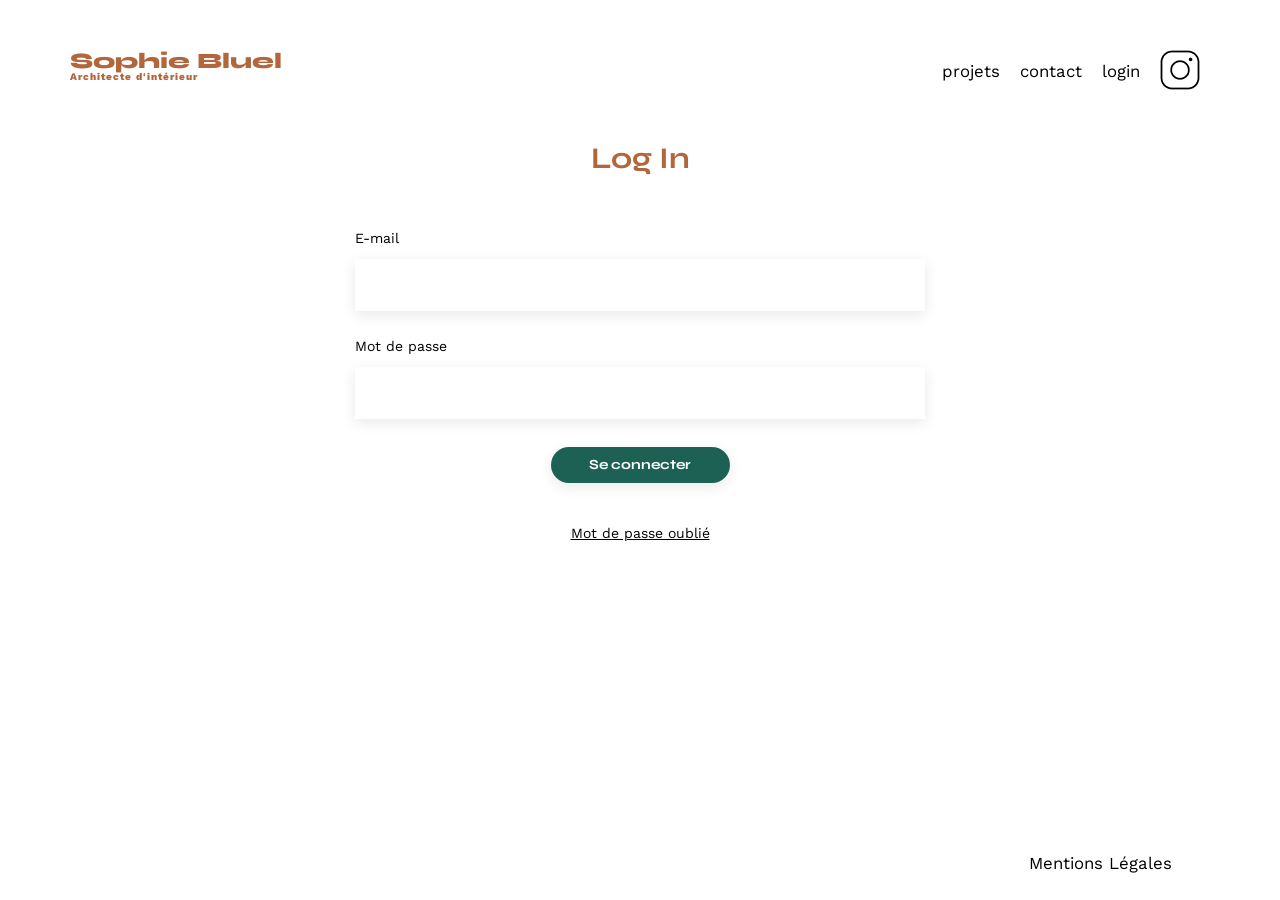
==== FrontEnd/pages/login.html @ d6157490 "feat: implemented login.html feat: working links index.html <-> login.html" ====
<!DOCTYPE html>
<html lang="fr">
<head>
  <meta charset="UTF-8">
  <title>Sophie Bluel - Architecte d'intérieur</title>
  <meta name="viewport" content="width=device-width, initial-scale=1.0">
  <link rel="preconnect" href="https://fonts.googleapis.com">
  <link rel="preconnect" href="https://fonts.gstatic.com" crossorigin>
  <link href="https://fonts.googleapis.com/css2?family=Syne:wght@700;800&family=Work+Sans&display=swap" rel="stylesheet">
  <meta name="description" content="">
  <link rel="stylesheet" href="../assets/style.css">

</head>
<body>
  <header>
    <h1>Sophie Bluel <span>Architecte d'intérieur</span></h1>
    <nav>
      <ul>
        <li><a href="../index.html">projets</a></li>
        <li>contact</li>
        <li><a href="login.html">login</a></li>
        <li><img src="/FrontEnd/assets/icons/instagram.png" alt="Instagram"></li>
      </ul>
    </nav>
  </header>
  <main>
    <section id="login_section">
      <h1>Log In</h1>
      <form action="#" method="post">
        <label for="email">E-mail</label>
        <input type="text" name="email" id="email">
        <label for="password">Mot de passe</label>
        <input type="text" name="password" id="password">
        <input type="submit" value="Se connecter">
      </form>
      <div class="reset-container">
        <a href="#" id="password_reset">Mot de passe oublié</a>
      </div>
    </section>
  </main>
  
  <footer>
    <nav>
      <ul>
        <li>Mentions Légales</li>
      </ul>
    </nav>
  </footer>
</body>
</html>
---- FrontEnd/assets/style.css ----
/* http://meyerweb.com/eric/tools/css/reset/
   v2.0 | 20110126
   License: none (public domain)
*/

html, body, div, span, applet, object, iframe,
h1, h2, h3, h4, h5, h6, p, blockquote, pre,
a, abbr, acronym, address, big, cite, code,
del, dfn, em, img, ins, kbd, q, s, samp,
small, strike, strong, sub, sup, tt, var,
b, u, i, center,
dl, dt, dd, ol, ul, li,
fieldset, form, label, legend,
table, caption, tbody, tfoot, thead, tr, th, td,
article, aside, canvas, details, embed,
figure, figcaption, footer, header, hgroup,
menu, nav, output, ruby, section, summary,
time, mark, audio, video {
	margin: 0;
	padding: 0;
	border: 0;
	font-size: 100%;
	font: inherit;
	vertical-align: baseline;
}
/* HTML5 display-role reset for older browsers */
article, aside, details, figcaption, figure,
footer, header, hgroup, menu, nav, section {
	display: block;
}
body {
	line-height: 1;
}
ol, ul {
	list-style: none;
}
blockquote, q {
	quotes: none;
}
blockquote:before, blockquote:after,
q:before, q:after {
	content: '';
	content: none;
}
table {
	border-collapse: collapse;
	border-spacing: 0;
}
/** end reset css**/
body {
	max-width: 1140px;
	margin:auto;
	font-family: 'Work Sans' ;
	font-size: 14px;
}
header {
	display: flex;
	justify-content: space-between;
	margin: 50px 0
}
section {
	margin: 50px 0
}

h1{
	display: flex;
	flex-direction: column;
	font-family: 'Syne';
	font-size: 22px;
	font-weight: 800;
	color: #B1663C
}

h1 > span {
	font-family: 'Work Sans';
	font-size:10px;
	letter-spacing: 0.1em;
;
}

h2{
	font-family: 'Syne';
	font-weight: 700;
	font-size: 30px;
	color: #1D6154
}
nav ul {
	display: flex;
	align-items: center;
	list-style-type: none;

}
nav li {
	padding: 0 10px;
	font-size: 1.2em;
}

li:hover {
	color: #B1663C;
}
#introduction {
	display: flex;
	align-items: center;
}
#introduction figure {
	flex: 1
}
#introduction img {
	display: block;
	margin: auto;
	width: 80%;
}

#introduction article {
	flex: 1
}
#introduction h2 {
	margin-bottom: 1em;
}

#introduction p {
	margin-bottom: 0.5em;
}
#portfolio h2 {
	text-align: center;
	margin-bottom: 1em;
}
.gallery {
	width: 100%;
	display: grid;
	grid-template-columns: 1fr 1fr 1fr;
	grid-column-gap: 20px;
	grid-row-gap: 20px;
}

.gallery img {
	width: 100%;

}
#contact, #login_section {
	width: 50%;
	margin: auto;
}
#contact > * , #login_section > *{
	text-align: center;

}
#contact h2, #login_section h2{
	margin-bottom: 20px;
}
#contact form, #login_section form{
	text-align: left;
	margin-top:30px;
	display: flex;
	flex-direction: column;
}

#contact input, #login_section input{
	height: 50px;
	font-size: 1.2em;
	border: none;
	box-shadow: 0px 4px 14px rgba(0, 0, 0, 0.09);
}
#contact label, #login_section label{
	margin: 2em 0 1em 0;
}
#contact textarea {
	border: none;
	box-shadow: 0px 4px 14px rgba(0, 0, 0, 0.09);
}

input[type="submit"]{
	font-family: 'Syne';
	font-weight: 700;
	color: white;
	background-color: #1D6154;
	margin : 2em auto ;
	width: 180px;
	text-align: center;
	border-radius: 60px ;
}

footer nav ul {
	display: flex;
	justify-content: flex-end;
	margin: 2em
}



/*USER STYLE*/

body{
	display: flex;
	flex-direction: column;
	min-height: 100vh;
}
a{
	text-decoration: none;
	color: inherit;
}

.filter-group {
	display: flex;
	justify-content: center;
	gap: 15px;
	margin: 20px 0 40px 0;
}

.filter-btn {
	font-family: 'Syne', sans-serif;
	font-weight: 700;
	font-size: 16px;
	color: #1D6154;
	background-color: #FFFFFF;
	border: 1px solid #1D6154;
	border-radius: 60px;
	padding: 10px 25px;
	cursor: pointer;
	transition: all 0.2s ease;
}

.filter-btn:hover {
	background-color: #1D6154;
	color: #FFFFFF;
}

.filter-btn.active {
	background-color: #1D6154;
	color: #FFFFFF;
}


#login_section h1{
	font-weight: 700;
	font-size: 30px;
}

#login_section input[type=submit]{
	width: 179px;
	height: 36px;
	box-sizing: border-box;
	font-size: 14px;
}

.reset-container {
	text-align: center;
	width: 100%;
	margin-top: 15px;
}

#password_reset {
	text-decoration: underline;
	color: inherit;
}
footer{
	margin-top: auto;
}
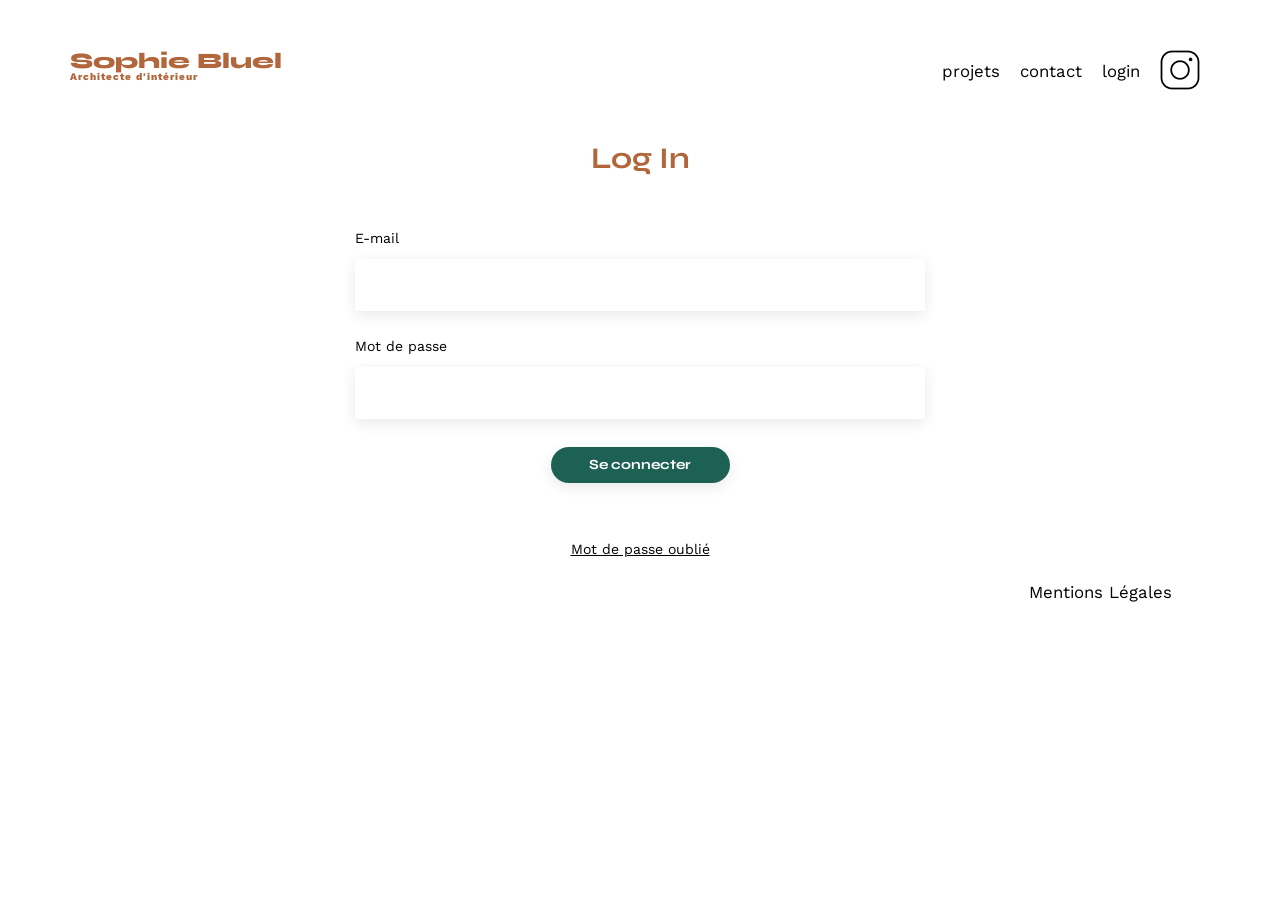
==== commit 5bab1eb8: "feat: added modal.js linked to "modifier" in index.html feat- fix: added UI logged check as it shoul" ====
--- a/FrontEnd/pages/login.html
+++ b/FrontEnd/pages/login.html
@@ -12,39 +12,44 @@
 
 </head>
 <body>
-  <header>
-    <h1>Sophie Bluel <span>Architecte d'intérieur</span></h1>
-    <nav>
-      <ul>
-        <li><a href="../index.html">projets</a></li>
-        <li>contact</li>
-        <li><a href="login.html">login</a></li>
-        <li><img src="/FrontEnd/assets/icons/instagram.png" alt="Instagram"></li>
-      </ul>
-    </nav>
-  </header>
-  <main>
-    <section id="login_section">
-      <h1>Log In</h1>
-      <form action="#" method="post">
-        <label for="email">E-mail</label>
-        <input type="text" name="email" id="email">
-        <label for="password">Mot de passe</label>
-        <input type="text" name="password" id="password">
-        <input type="submit" value="Se connecter">
-      </form>
-      <div class="reset-container">
-        <a href="#" id="password_reset">Mot de passe oublié</a>
-      </div>
-    </section>
-  </main>
-  
-  <footer>
-    <nav>
-      <ul>
-        <li>Mentions Légales</li>
-      </ul>
-    </nav>
-  </footer>
+  <div class="page-wrapper">
+    <header>
+      <h1>Sophie Bluel <span>Architecte d'intérieur</span></h1>
+      <nav>
+        <ul>
+          <li><a href="../index.html">projets</a></li>
+          <li>contact</li>
+          <li><a href="login.html">login</a></li>
+          <li><img src="/FrontEnd/assets/icons/instagram.png" alt="Instagram"></li>
+        </ul>
+      </nav>
+    </header>
+    <main>
+      <section id="login_section">
+        <h1>Log In</h1>
+        <form action="#" method="post" id="login_form">
+          <label for="email">E-mail</label>
+          <input type="email" name="email" id="email">
+          
+          <label for="password">Mot de passe</label>
+          <input type="password" name="password" id="password">
+          <input type="submit" value="Se connecter" id="login_button">
+        </form>
+        <div id="login_error_container">Erreur dans l’identifiant ou le mot de passe</div>
+        <div class="reset-container">
+          <a href="#" id="password_reset">Mot de passe oublié</a>
+        </div>
+      </section>
+    </main>
+    
+    <footer>
+      <nav>
+        <ul>
+          <li>Mentions Légales</li>
+        </ul>
+      </nav>
+    </footer>
+  </div>
+  <script src="/FrontEnd/assets/js/form.js"></script>
 </body>
 </html>
--- a/FrontEnd/assets/style.css
+++ b/FrontEnd/assets/style.css
@@ -48,11 +48,15 @@
 }
 /** end reset css**/
 body {
-	max-width: 1140px;
-	margin:auto;
 	font-family: 'Work Sans' ;
 	font-size: 14px;
 }
+
+.page-wrapper {
+	max-width: 1140px;
+	margin: auto;
+}
+
 header {
 	display: flex;
 	justify-content: space-between;
@@ -123,8 +127,11 @@
 }
 #portfolio h2 {
 	text-align: center;
-	margin-bottom: 1em;
-}
+	margin: 0 auto 1em auto;
+	width: max-content;
+	position: relative;
+}
+
 .gallery {
 	width: 100%;
 	display: grid;
@@ -190,11 +197,6 @@
 
 /*USER STYLE*/
 
-body{
-	display: flex;
-	flex-direction: column;
-	min-height: 100vh;
-}
 a{
 	text-decoration: none;
 	color: inherit;
@@ -253,6 +255,194 @@
 	text-decoration: underline;
 	color: inherit;
 }
-footer{
-	margin-top: auto;
+
+#login_error_container{
+	display: flex;
+	margin-top: 1rem;
+	background-color: beige;
+	border-radius: 15px;
+	justify-content: center;
+	overflow: hidden;
+	height: 0;
+	transition: all 0.3s ease-out;
+}
+
+#login_button{
+	transition: opacity 0.2s ease-in;
+}
+
+#password_reset{
+	transition: all 1s ease-in ;
+}
+
+#login_button:disabled{
+	opacity: 0.4;
+}
+
+
+#mode_edition_banner{
+	display: flex;
+	height: 59px;
+	width: 100%;
+	background-color: black;
+	color: white;
+	justify-content: center;
+	align-items: center;
+	gap: 21px;
+}
+
+#mode_edition_banner i {
+	color: white;
+}
+
+.user_elements{
+
+}
+
+.guest_elements{
+
+}
+
+.modifier-link {
+	position: absolute;
+	left: 100%;
+	bottom: 3px;
+	white-space: nowrap;
+	font-family: 'Work Sans', sans-serif;
+	font-size: 14px;
+	font-weight: 400;
+	color: #000000;
+	margin-left: 20px;
+	cursor: pointer;
+}
+
+.modifier-link i {
+	margin-right: 5px;
+}
+
+.modifier-link:hover {
+	color: #B1663C;
+}
+
+/* Modal styles */
+
+.modal {
+    display: none;
+    position: fixed;
+    z-index: 1000;
+    left: 0;
+    top: 0;
+    width: 100%;
+    height: 100%;
+    overflow: auto;
+    background-color: rgba(0,0,0,0.4);
+    justify-content: center;
+    align-items: center;
+}
+
+.modal-content {
+    background-color: #fefefe;
+    padding: 20px;
+    border-radius: 10px;
+    width: 630px;
+    height: 688px;
+    box-sizing: border-box;
+    display: flex;
+    flex-direction: column;
+    align-items: center;
+    position: relative;
+}
+
+.close-button {
+    color: #000;
+    font-size: 28px;
+    font-weight: bold;
+    position: absolute;
+    top: 15px;
+    right: 25px;
+    cursor: pointer;
+}
+
+.close-button:hover,
+.close-button:focus {
+    color: black;
+    text-decoration: none;
+    cursor: pointer;
+}
+
+.modal-content h2 {
+    font-family: 'Work Sans', sans-serif;
+    font-size: 26px;
+    font-weight: 400;
+    margin-top: 40px;
+    margin-bottom: 40px;
+    color: #000;
+}
+
+.modal-gallery {
+    display: flex;
+    flex-wrap: wrap;
+    gap: 10px;
+    width: 80%;
+    justify-content: flex-start;
+    overflow-y: auto;
+    flex-grow: 1;
+}
+
+.modal-gallery::-webkit-scrollbar {
+    width: 0px;
+    background: transparent;
+}
+
+.modal-image-container {
+    position: relative;
+    width: 77px;
+    height: 103px;
+}
+
+.modal-image-container img {
+    width: 100%;
+    height: 100%;
+    object-fit: cover;
+}
+
+.trash-icon-background {
+    position: absolute;
+    top: 5px;
+    right: 5px;
+    width: 17px;
+    height: 17px;
+    background-color: black;
+    border-radius: 2px;
+    display: flex;
+    justify-content: center;
+    align-items: center;
+    cursor: pointer;
+}
+
+.trash-icon-background i {
+    color: white;
+    font-size: 11px;
+}
+
+.modal-content hr {
+    width: 80%;
+    border: none;
+    border-top: 1px solid #B3B3B3;
+    margin-top: 30px;
+    margin-bottom: 30px;
+}
+
+.add-photo-button {
+    font-family: 'Syne', sans-serif;
+    font-weight: 700;
+    font-size: 14px;
+    color: white;
+    background-color: #1D6154;
+    border: none;
+    border-radius: 60px;
+    width: 237px;
+    height: 36px;
+    cursor: pointer;
+    margin-bottom: 40px;
 }
